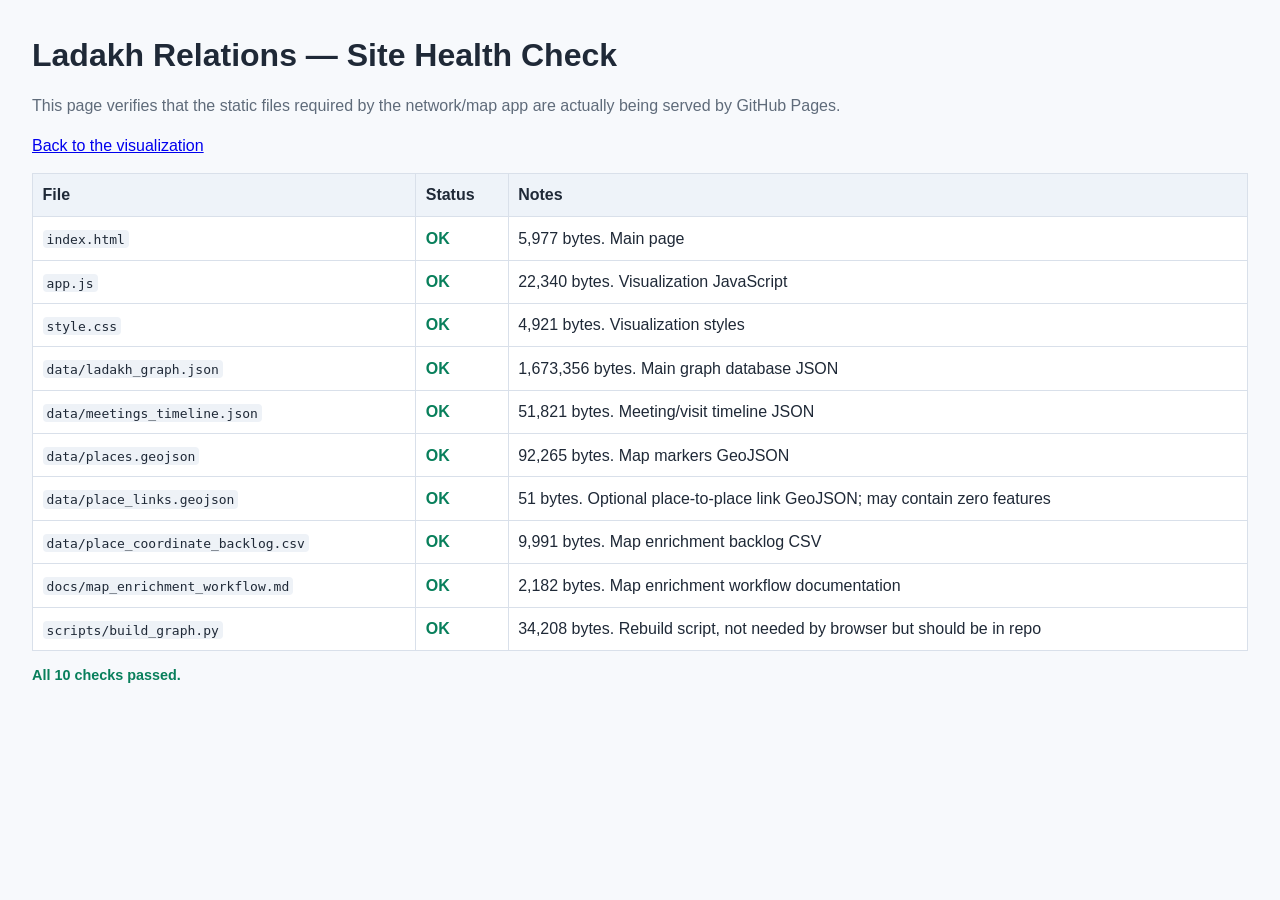
==== site-health.html @ 8d9272b0 "Fix, I hope" ====
<!DOCTYPE html>
<html lang="en">
<head>
  <meta charset="UTF-8" />
  <meta name="viewport" content="width=device-width, initial-scale=1.0" />
  <title>Ladakh Relations — Site Health Check</title>
  <style>
    body{font-family:Inter,Arial,sans-serif;margin:2rem;line-height:1.45;color:#1f2937;background:#f7f9fc}
    h1{margin-bottom:.25rem}.hint{color:#5f6b7a}table{border-collapse:collapse;width:100%;background:white;margin-top:1rem}th,td{border:1px solid #d9e0ea;padding:.6rem;text-align:left}th{background:#eef3f9}.ok{color:#087f5b;font-weight:700}.bad{color:#c92a2a;font-weight:700}.pending{color:#7c6f00;font-weight:700}code{background:#eef2f7;padding:.1rem .25rem;border-radius:.25rem}.small{font-size:.9rem}
  </style>
</head>
<body>
  <h1>Ladakh Relations — Site Health Check</h1>
  <p class="hint">This page verifies that the static files required by the network/map app are actually being served by GitHub Pages.</p>
  <p><a href="index.html">Back to the visualization</a></p>
  <table>
    <thead><tr><th>File</th><th>Status</th><th>Notes</th></tr></thead>
    <tbody id="checks"></tbody>
  </table>
  <p id="summary" class="small"></p>
<script>
const required = [
  ['index.html', 'Main page'],
  ['app.js', 'Visualization JavaScript'],
  ['style.css', 'Visualization styles'],
  ['data/ladakh_graph.json', 'Main graph database JSON'],
  ['data/meetings_timeline.json', 'Meeting/visit timeline JSON'],
  ['data/places.geojson', 'Map markers GeoJSON'],
  ['data/place_links.geojson', 'Optional place-to-place link GeoJSON; may contain zero features'],
  ['data/place_coordinate_backlog.csv', 'Map enrichment backlog CSV'],
  ['docs/map_enrichment_workflow.md', 'Map enrichment workflow documentation'],
  ['scripts/build_graph.py', 'Rebuild script, not needed by browser but should be in repo']
];
const tbody = document.getElementById('checks');
function row(file, status, notes){
  const cls = status === 'OK' ? 'ok' : status === 'PENDING' ? 'pending' : 'bad';
  const tr = document.createElement('tr');
  tr.innerHTML = `<td><code>${file}</code></td><td class="${cls}">${status}</td><td>${notes}</td>`;
  tbody.appendChild(tr);
}
async function checkFile(file, notes){
  try {
    const res = await fetch(file, { cache: 'no-store' });
    if (!res.ok) { row(file, 'MISSING', `HTTP ${res.status}. ${notes}`); return false; }
    const text = await res.text();
    row(file, 'OK', `${text.length.toLocaleString()} bytes. ${notes}`);
    return true;
  } catch (err) {
    row(file, 'MISSING', `${err.message}. ${notes}`);
    return false;
  }
}
(async()=>{
  let ok = 0;
  for (const [file, notes] of required) if (await checkFile(file, notes)) ok++;
  document.getElementById('summary').innerHTML = ok === required.length
    ? `<span class="ok">All ${ok} checks passed.</span>`
    : `<span class="bad">${required.length - ok} file(s) are missing or unreachable.</span> Upload the full repo contents to the repository root and commit again.`;
})();
</script>
</body>
</html>
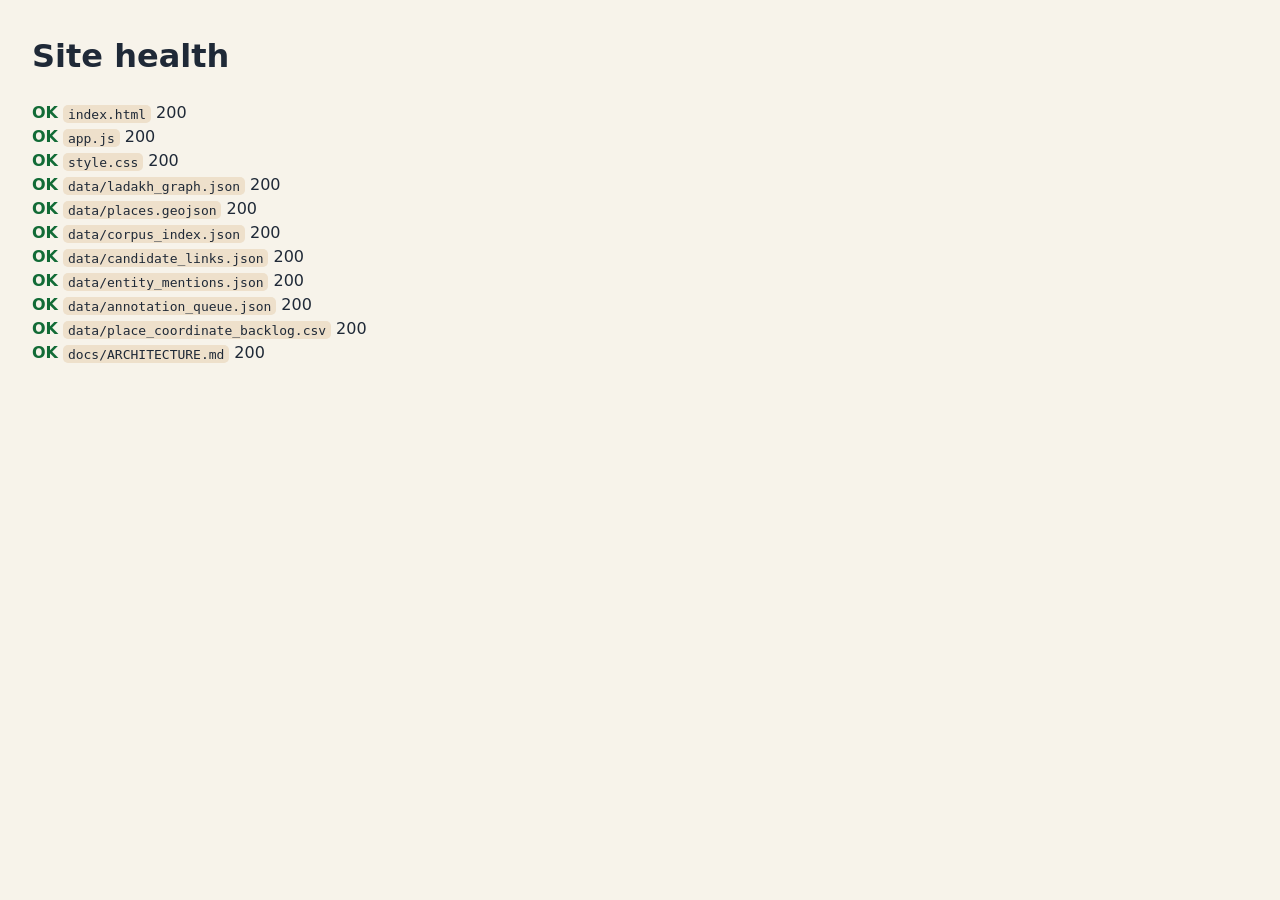
==== commit 0fd91a52: "Cleanup" ====
--- a/site-health.html
+++ b/site-health.html
@@ -1,62 +1 @@
-<!DOCTYPE html>
-<html lang="en">
-<head>
-  <meta charset="UTF-8" />
-  <meta name="viewport" content="width=device-width, initial-scale=1.0" />
-  <title>Ladakh Relations — Site Health Check</title>
-  <style>
-    body{font-family:Inter,Arial,sans-serif;margin:2rem;line-height:1.45;color:#1f2937;background:#f7f9fc}
-    h1{margin-bottom:.25rem}.hint{color:#5f6b7a}table{border-collapse:collapse;width:100%;background:white;margin-top:1rem}th,td{border:1px solid #d9e0ea;padding:.6rem;text-align:left}th{background:#eef3f9}.ok{color:#087f5b;font-weight:700}.bad{color:#c92a2a;font-weight:700}.pending{color:#7c6f00;font-weight:700}code{background:#eef2f7;padding:.1rem .25rem;border-radius:.25rem}.small{font-size:.9rem}
-  </style>
-</head>
-<body>
-  <h1>Ladakh Relations — Site Health Check</h1>
-  <p class="hint">This page verifies that the static files required by the network/map app are actually being served by GitHub Pages.</p>
-  <p><a href="index.html">Back to the visualization</a></p>
-  <table>
-    <thead><tr><th>File</th><th>Status</th><th>Notes</th></tr></thead>
-    <tbody id="checks"></tbody>
-  </table>
-  <p id="summary" class="small"></p>
-<script>
-const required = [
-  ['index.html', 'Main page'],
-  ['app.js', 'Visualization JavaScript'],
-  ['style.css', 'Visualization styles'],
-  ['data/ladakh_graph.json', 'Main graph database JSON'],
-  ['data/meetings_timeline.json', 'Meeting/visit timeline JSON'],
-  ['data/places.geojson', 'Map markers GeoJSON'],
-  ['data/place_links.geojson', 'Optional place-to-place link GeoJSON; may contain zero features'],
-  ['data/place_coordinate_backlog.csv', 'Map enrichment backlog CSV'],
-  ['docs/map_enrichment_workflow.md', 'Map enrichment workflow documentation'],
-  ['scripts/build_graph.py', 'Rebuild script, not needed by browser but should be in repo']
-];
-const tbody = document.getElementById('checks');
-function row(file, status, notes){
-  const cls = status === 'OK' ? 'ok' : status === 'PENDING' ? 'pending' : 'bad';
-  const tr = document.createElement('tr');
-  tr.innerHTML = `<td><code>${file}</code></td><td class="${cls}">${status}</td><td>${notes}</td>`;
-  tbody.appendChild(tr);
-}
-async function checkFile(file, notes){
-  try {
-    const res = await fetch(file, { cache: 'no-store' });
-    if (!res.ok) { row(file, 'MISSING', `HTTP ${res.status}. ${notes}`); return false; }
-    const text = await res.text();
-    row(file, 'OK', `${text.length.toLocaleString()} bytes. ${notes}`);
-    return true;
-  } catch (err) {
-    row(file, 'MISSING', `${err.message}. ${notes}`);
-    return false;
-  }
-}
-(async()=>{
-  let ok = 0;
-  for (const [file, notes] of required) if (await checkFile(file, notes)) ok++;
-  document.getElementById('summary').innerHTML = ok === required.length
-    ? `<span class="ok">All ${ok} checks passed.</span>`
-    : `<span class="bad">${required.length - ok} file(s) are missing or unreachable.</span> Upload the full repo contents to the repository root and commit again.`;
-})();
-</script>
-</body>
-</html>
+<!DOCTYPE html><html lang="en"><head><meta charset="utf-8"><meta name="viewport" content="width=device-width,initial-scale=1"><title>Ladakh Relations Site Health</title><style>body{font-family:system-ui;margin:2rem;line-height:1.5;background:#f7f3ea;color:#1f2937}.ok{color:#126b36;font-weight:800}.bad{color:#a21c1c;font-weight:800}code{background:#eee0cb;padding:.1rem .3rem;border-radius:5px}</style></head><body><h1>Site health</h1><div id="out">Checking…</div><script>const files=['index.html','app.js','style.css','data/ladakh_graph.json','data/places.geojson','data/corpus_index.json','data/candidate_links.json','data/entity_mentions.json','data/annotation_queue.json','data/place_coordinate_backlog.csv','docs/ARCHITECTURE.md'];Promise.all(files.map(async f=>{try{const r=await fetch(f,{cache:'no-store'});return {f,ok:r.ok,status:r.status}}catch(e){return {f,ok:false,status:e.message}}})).then(rows=>{out.innerHTML=rows.map(r=>`<div><span class="${r.ok?'ok':'bad'}">${r.ok?'OK':'FAIL'}</span> <code>${r.f}</code> ${r.status}</div>`).join('')})</script></body></html>
